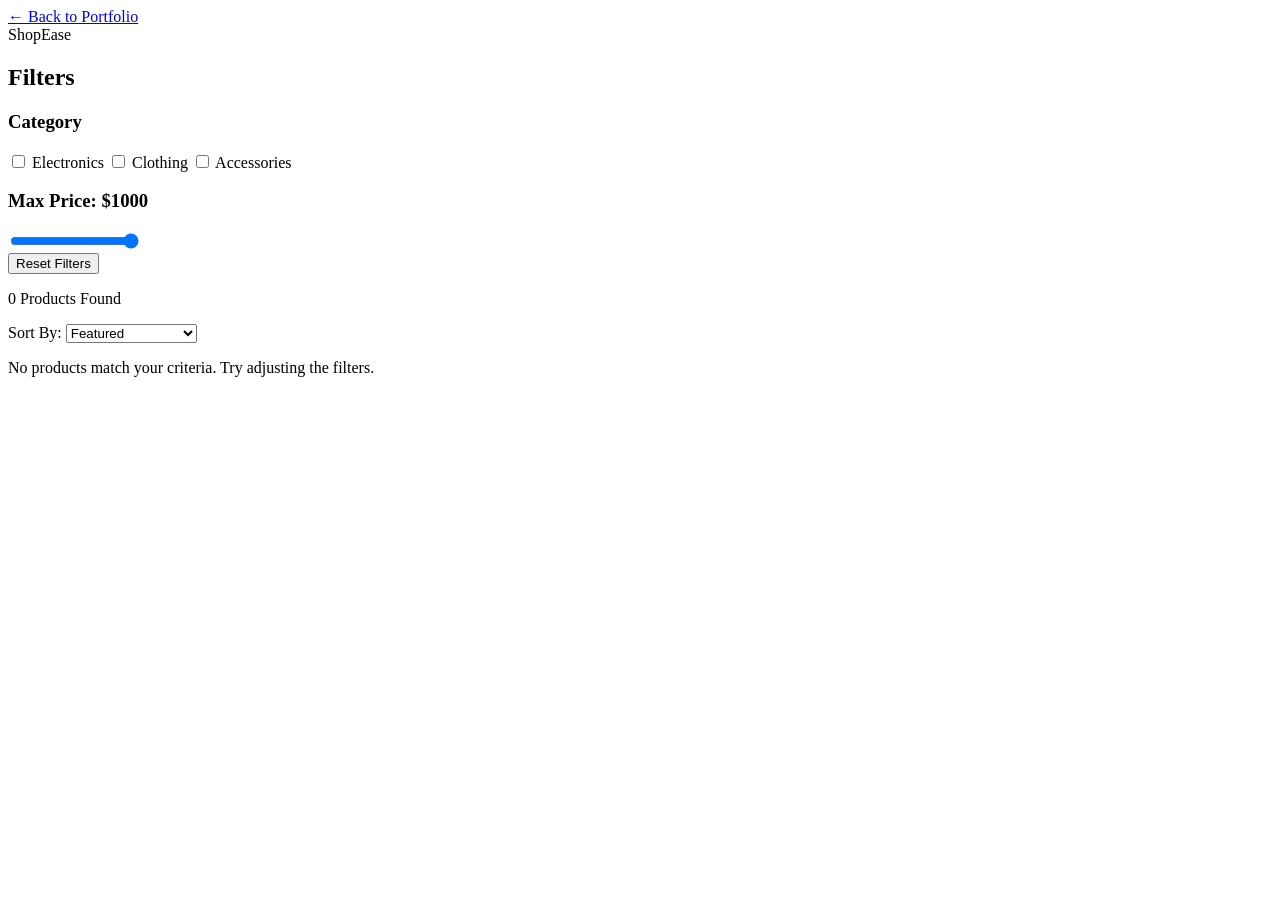
==== products.html @ 90e097a8 "Add files via upload" ====
<!DOCTYPE html>
<html lang="en">
<head>
    <meta charset="UTF-8">
    <meta name="viewport" content="width=device-width, initial-scale=1.0">
    <title>Product Listing</title>
    <link rel="stylesheet" href="css/products.css">
    <link href="https://fonts.googleapis.com/css2?family=Inter:wght@300;400;600;800&display=swap" rel="stylesheet">
</head>
<body>
    <header class="top-nav">
        <a href="index.html#projects" class="back-link">&larr; Back to Portfolio</a>
        <div class="logo">Shop<span class="highlight">Ease</span></div>
    </header>

    <main class="store-container">
        <!-- Sidebar Filters -->
        <aside class="sidebar">
            <h2>Filters</h2>
            
            <div class="filter-group">
                <h3>Category</h3>
                <label><input type="checkbox" class="category-filter" value="electronics"> Electronics</label>
                <label><input type="checkbox" class="category-filter" value="clothing"> Clothing</label>
                <label><input type="checkbox" class="category-filter" value="accessories"> Accessories</label>
            </div>

            <div class="filter-group">
                <h3>Max Price: $<span id="price-value">1000</span></h3>
                <input type="range" id="price-filter" min="0" max="1000" value="1000" class="slider">
            </div>

            <button id="reset-filters" class="btn reset-btn">Reset Filters</button>
        </aside>

        <!-- Product Display Area -->
        <section class="products-area">
            <header class="products-header">
                <p><span id="product-count">0</span> Products Found</p>
                <div class="sort-container">
                    <label for="sort-select">Sort By:</label>
                    <select id="sort-select">
                        <option value="featured">Featured</option>
                        <option value="price-low">Price: Low to High</option>
                        <option value="price-high">Price: High to Low</option>
                        <option value="rating">Top Rated</option>
                    </select>
                </div>
            </header>

            <div id="products-grid" class="products-grid">
                <!-- Products will be dynamically injected here -->
            </div>
            
            <div id="no-products" class="no-products hidden">
                <p>No products match your criteria. Try adjusting the filters.</p>
            </div>
        </section>
    </main>

    <script src="js/products.js"></script>
</body>
</html>
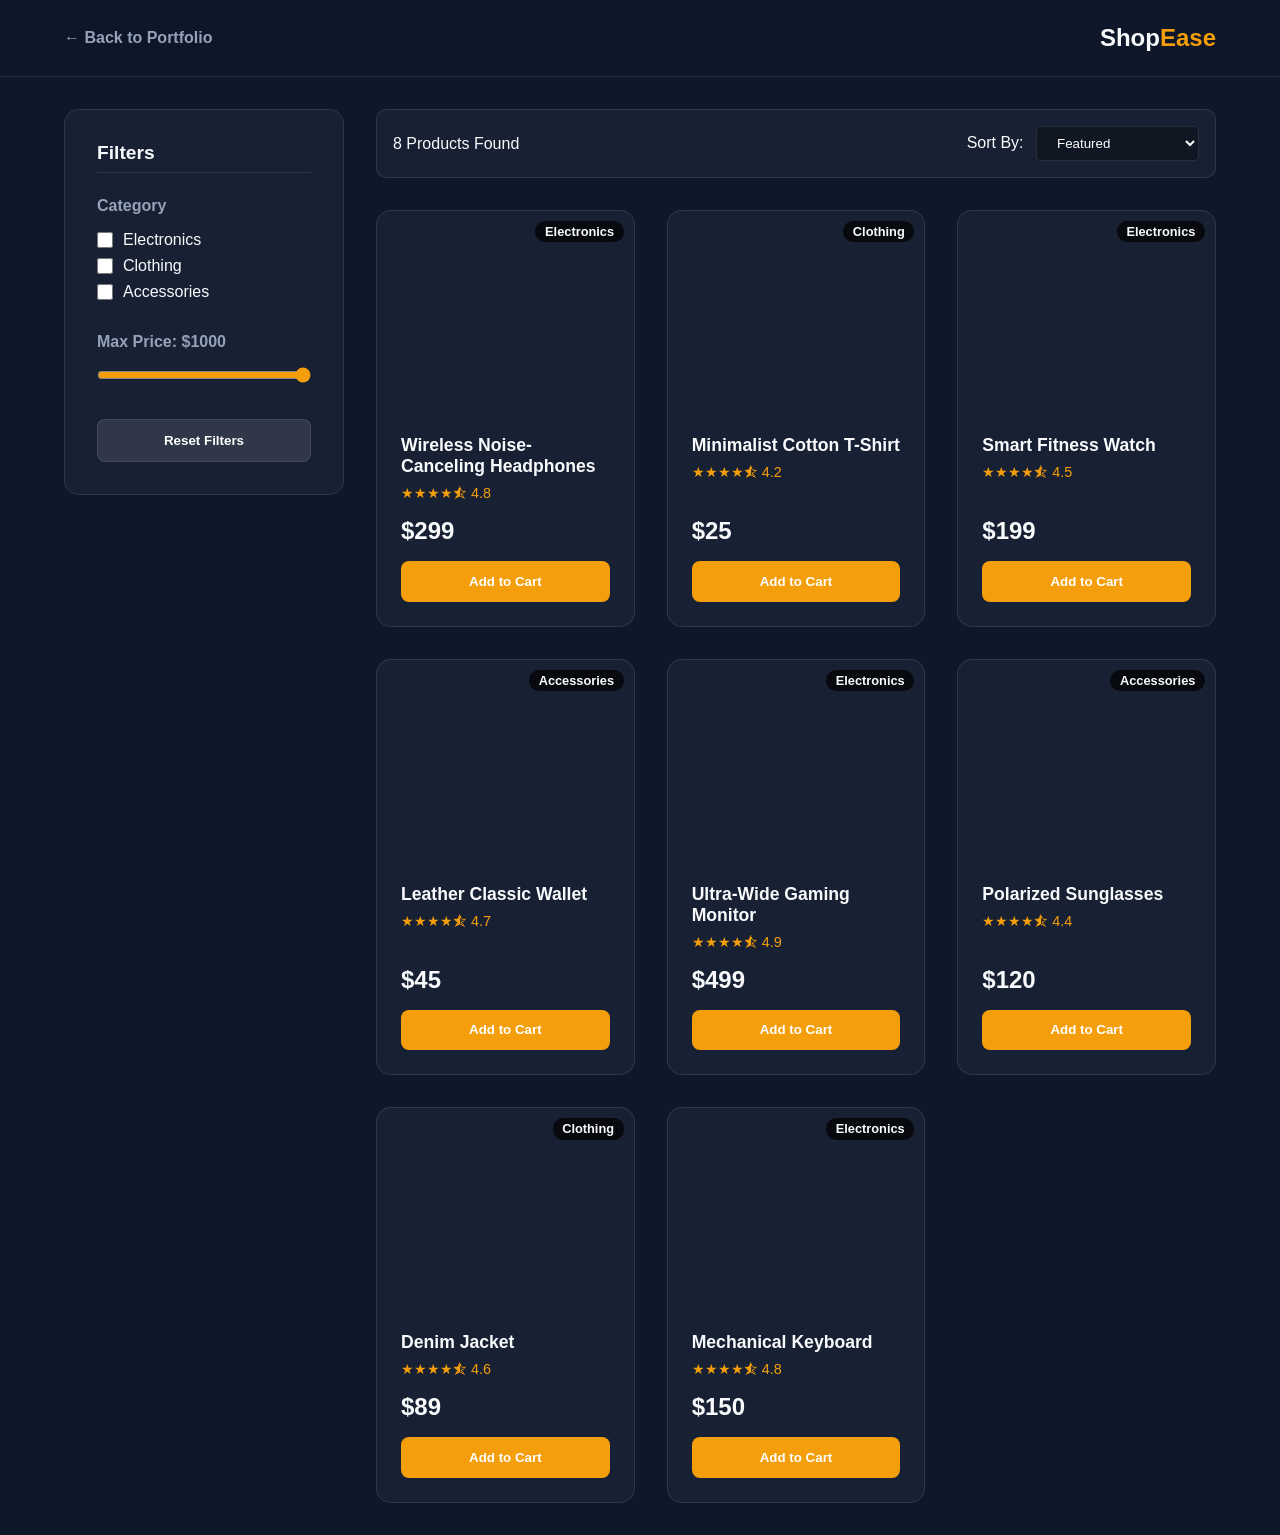
==== commit 36e00541: "Add files via upload" ====
--- a/products.html
+++ b/products.html
@@ -4,7 +4,7 @@
     <meta charset="UTF-8">
     <meta name="viewport" content="width=device-width, initial-scale=1.0">
     <title>Product Listing</title>
-    <link rel="stylesheet" href="css/products.css">
+    <link rel="stylesheet" href="products.css">
     <link href="https://fonts.googleapis.com/css2?family=Inter:wght@300;400;600;800&display=swap" rel="stylesheet">
 </head>
 <body>
@@ -58,6 +58,6 @@
         </section>
     </main>
 
-    <script src="js/products.js"></script>
+    <script src="products.js"></script>
 </body>
 </html>
--- a/products.css
+++ b/products.css
@@ -0,0 +1,260 @@
+:root {
+    --bg-color: #0f172a;
+    --text-primary: #f8fafc;
+    --text-secondary: #94a3b8;
+    --accent-color: #f59e0b; /* Amber */
+    --accent-hover: #d97706;
+    --card-bg: rgba(30, 41, 59, 0.6);
+    --border-color: rgba(255, 255, 255, 0.1);
+}
+
+* {
+    margin: 0;
+    padding: 0;
+    box-sizing: border-box;
+}
+
+body {
+    font-family: 'Inter', sans-serif;
+    background-color: var(--bg-color);
+    color: var(--text-primary);
+    min-height: 100vh;
+    display: flex;
+    flex-direction: column;
+}
+
+.top-nav {
+    display: flex;
+    justify-content: space-between;
+    align-items: center;
+    padding: 1.5rem 5%;
+    background: rgba(15, 23, 42, 0.9);
+    border-bottom: 1px solid var(--border-color);
+    position: sticky;
+    top: 0;
+    z-index: 100;
+}
+
+.back-link {
+    color: var(--text-secondary);
+    text-decoration: none;
+    font-weight: 600;
+    transition: color 0.3s;
+}
+
+.back-link:hover {
+    color: #fff;
+}
+
+.logo {
+    font-size: 1.5rem;
+    font-weight: 800;
+}
+
+.highlight {
+    color: var(--accent-color);
+}
+
+.store-container {
+    display: flex;
+    flex: 1;
+    padding: 2rem 5%;
+    gap: 2rem;
+}
+
+/* Sidebar */
+.sidebar {
+    width: 280px;
+    background: var(--card-bg);
+    padding: 2rem;
+    border-radius: 15px;
+    border: 1px solid var(--border-color);
+    height: fit-content;
+    position: sticky;
+    top: 6rem;
+}
+
+.sidebar h2 {
+    font-size: 1.2rem;
+    margin-bottom: 1.5rem;
+    padding-bottom: 0.5rem;
+    border-bottom: 1px solid var(--border-color);
+}
+
+.filter-group {
+    margin-bottom: 2rem;
+}
+
+.filter-group h3 {
+    font-size: 1rem;
+    margin-bottom: 1rem;
+    color: var(--text-secondary);
+}
+
+.filter-group label {
+    display: block;
+    margin-bottom: 0.5rem;
+    cursor: pointer;
+    display: flex;
+    align-items: center;
+    gap: 10px;
+}
+
+.filter-group input[type="checkbox"] {
+    accent-color: var(--accent-color);
+    width: 16px;
+    height: 16px;
+}
+
+.slider {
+    width: 100%;
+    accent-color: var(--accent-color);
+}
+
+.btn {
+    width: 100%;
+    padding: 0.8rem;
+    border-radius: 8px;
+    border: none;
+    font-weight: 600;
+    cursor: pointer;
+    transition: all 0.3s;
+}
+
+.reset-btn {
+    background: rgba(255,255,255,0.1);
+    color: #fff;
+    border: 1px solid var(--border-color);
+}
+
+.reset-btn:hover {
+    background: rgba(255,255,255,0.2);
+}
+
+/* Products Area */
+.products-area {
+    flex: 1;
+}
+
+.products-header {
+    display: flex;
+    justify-content: space-between;
+    align-items: center;
+    margin-bottom: 2rem;
+    padding: 1rem;
+    background: var(--card-bg);
+    border-radius: 10px;
+    border: 1px solid var(--border-color);
+}
+
+.sort-container select {
+    background: rgba(0,0,0,0.3);
+    color: #fff;
+    border: 1px solid var(--border-color);
+    padding: 0.5rem 1rem;
+    border-radius: 5px;
+    margin-left: 0.5rem;
+    outline: none;
+}
+
+.sort-container select:focus {
+    border-color: var(--accent-color);
+}
+
+.products-grid {
+    display: grid;
+    grid-template-columns: repeat(auto-fill, minmax(250px, 1fr));
+    gap: 2rem;
+}
+
+.product-card {
+    background: var(--card-bg);
+    border: 1px solid var(--border-color);
+    border-radius: 15px;
+    overflow: hidden;
+    transition: transform 0.3s, box-shadow 0.3s;
+    display: flex;
+    flex-direction: column;
+}
+
+.product-card:hover {
+    transform: translateY(-5px);
+    box-shadow: 0 10px 25px rgba(0,0,0,0.3);
+    border-color: rgba(255,255,255,0.3);
+}
+
+.product-img {
+    height: 200px;
+    background-size: cover;
+    background-position: center;
+    position: relative;
+}
+
+.category-tag {
+    position: absolute;
+    top: 10px;
+    right: 10px;
+    background: rgba(0,0,0,0.7);
+    padding: 0.2rem 0.6rem;
+    border-radius: 10px;
+    font-size: 0.8rem;
+    font-weight: 600;
+}
+
+.product-info {
+    padding: 1.5rem;
+    flex: 1;
+    display: flex;
+    flex-direction: column;
+}
+
+.product-title {
+    font-size: 1.1rem;
+    margin-bottom: 0.5rem;
+}
+
+.product-rating {
+    color: var(--accent-color);
+    margin-bottom: 1rem;
+    font-size: 0.9rem;
+}
+
+.product-price {
+    font-size: 1.5rem;
+    font-weight: 800;
+    margin-top: auto;
+}
+
+.add-to-cart {
+    margin-top: 1rem;
+    background: var(--accent-color);
+    color: #fff;
+}
+
+.add-to-cart:hover {
+    background: var(--accent-hover);
+}
+
+.hidden {
+    display: none;
+}
+
+.no-products {
+    text-align: center;
+    padding: 4rem;
+    background: var(--card-bg);
+    border-radius: 15px;
+    border: 1px dashed var(--border-color);
+    color: var(--text-secondary);
+}
+
+/* Responsive */
+@media (max-width: 900px) {
+    .store-container {
+        flex-direction: column;
+    }
+    .sidebar {
+        width: 100%;
+        position: static;
+    }
+}
